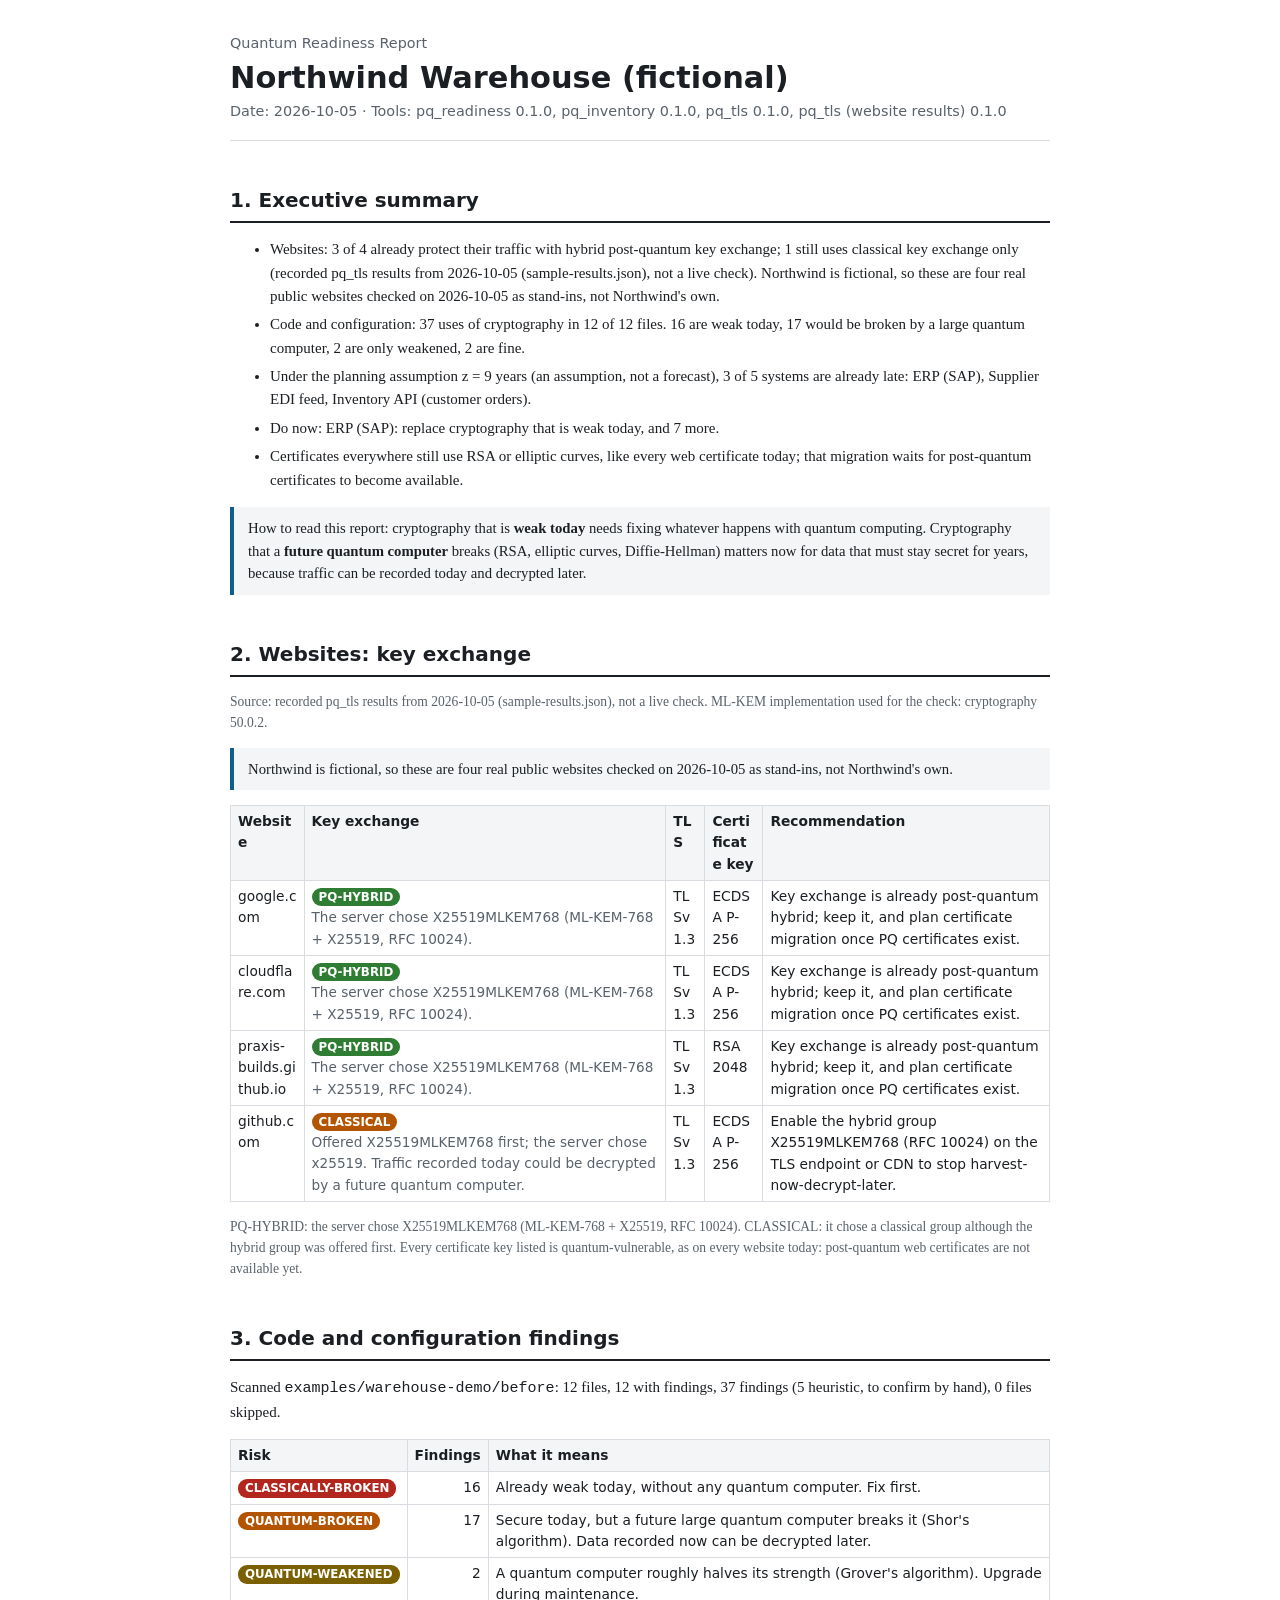
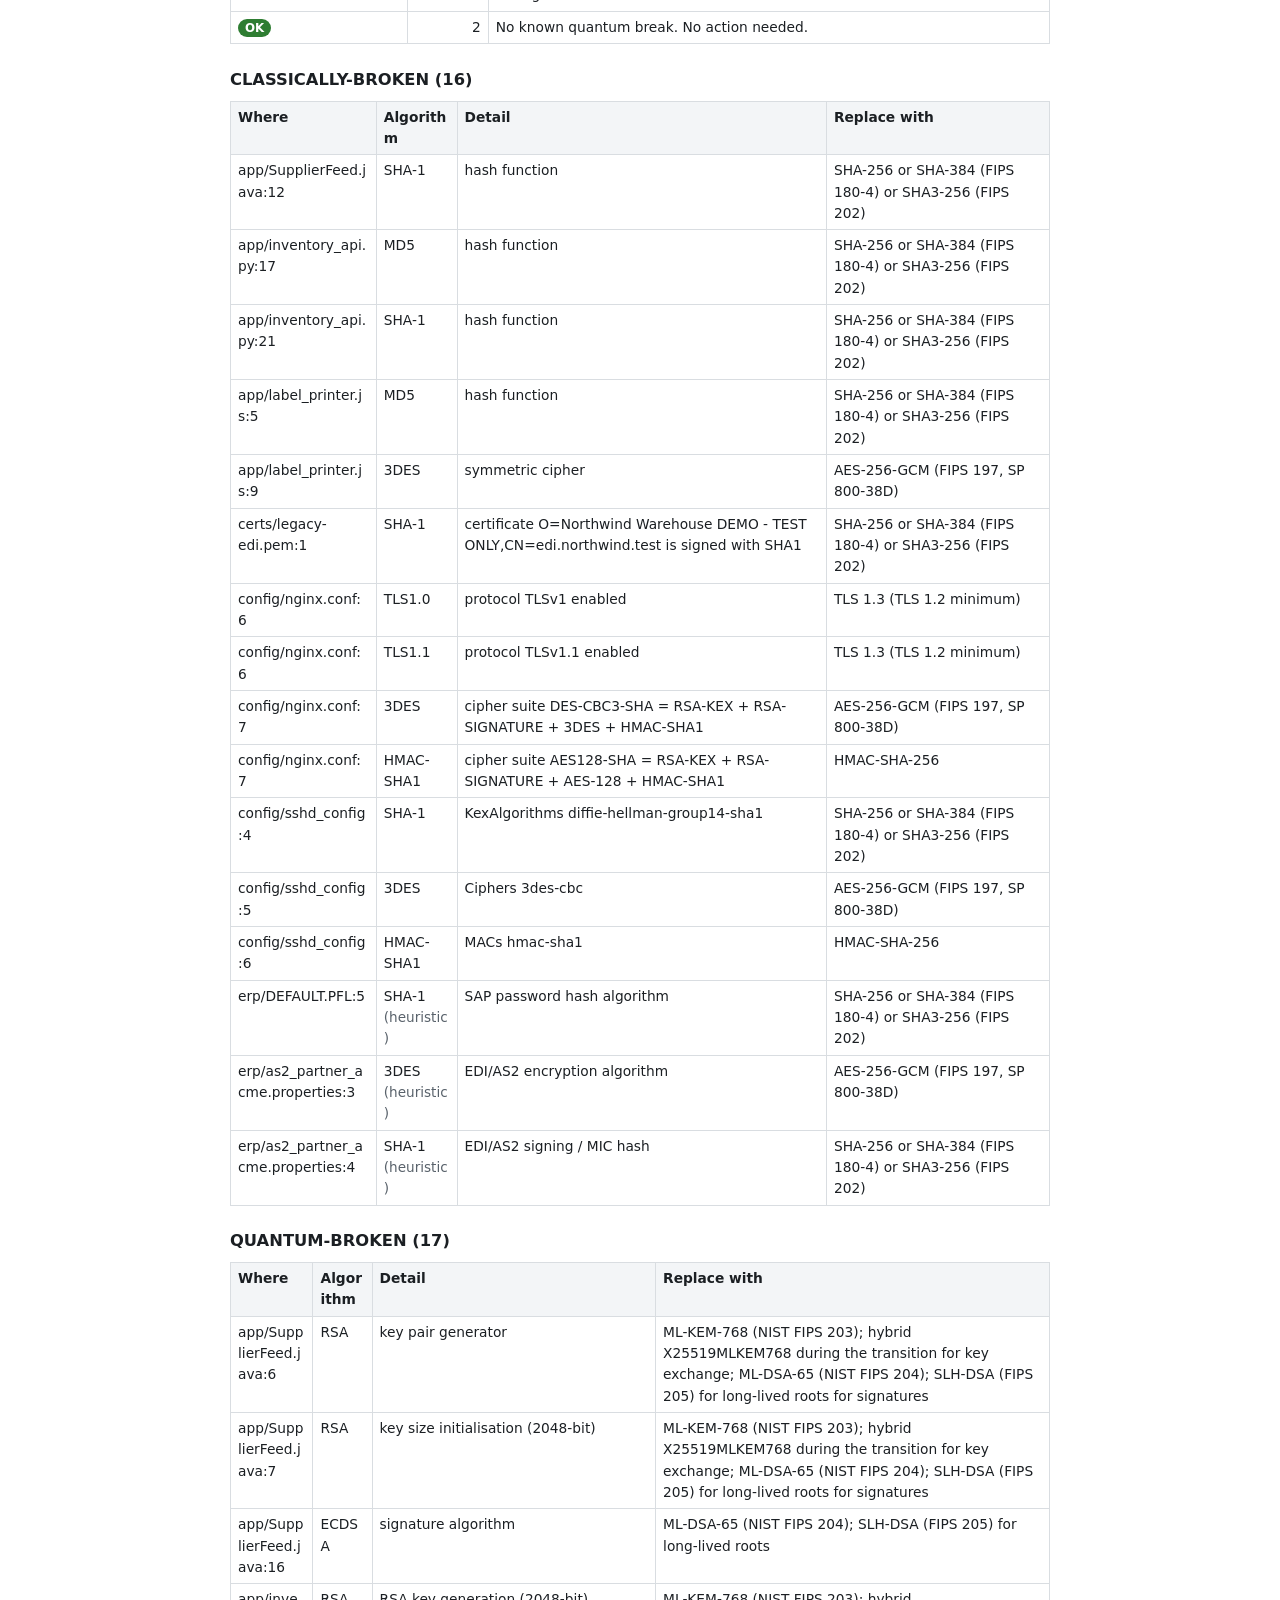
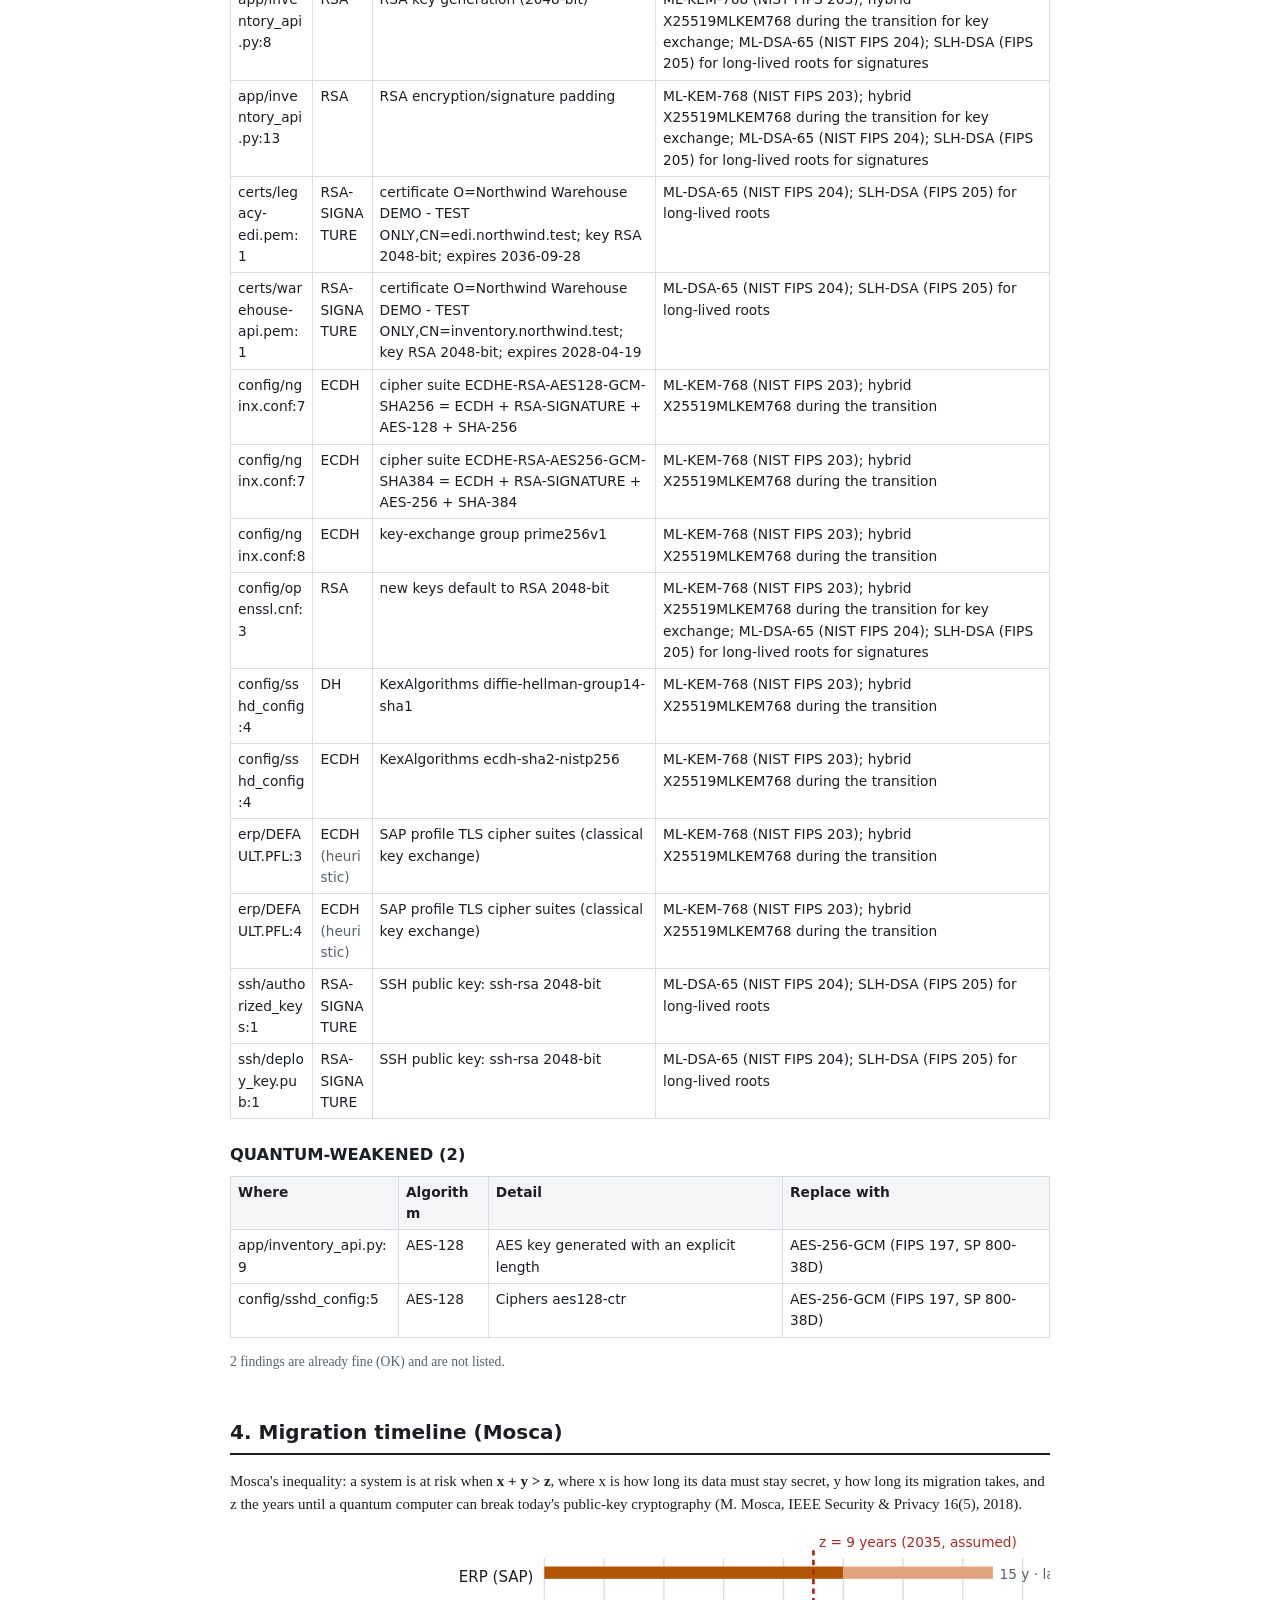
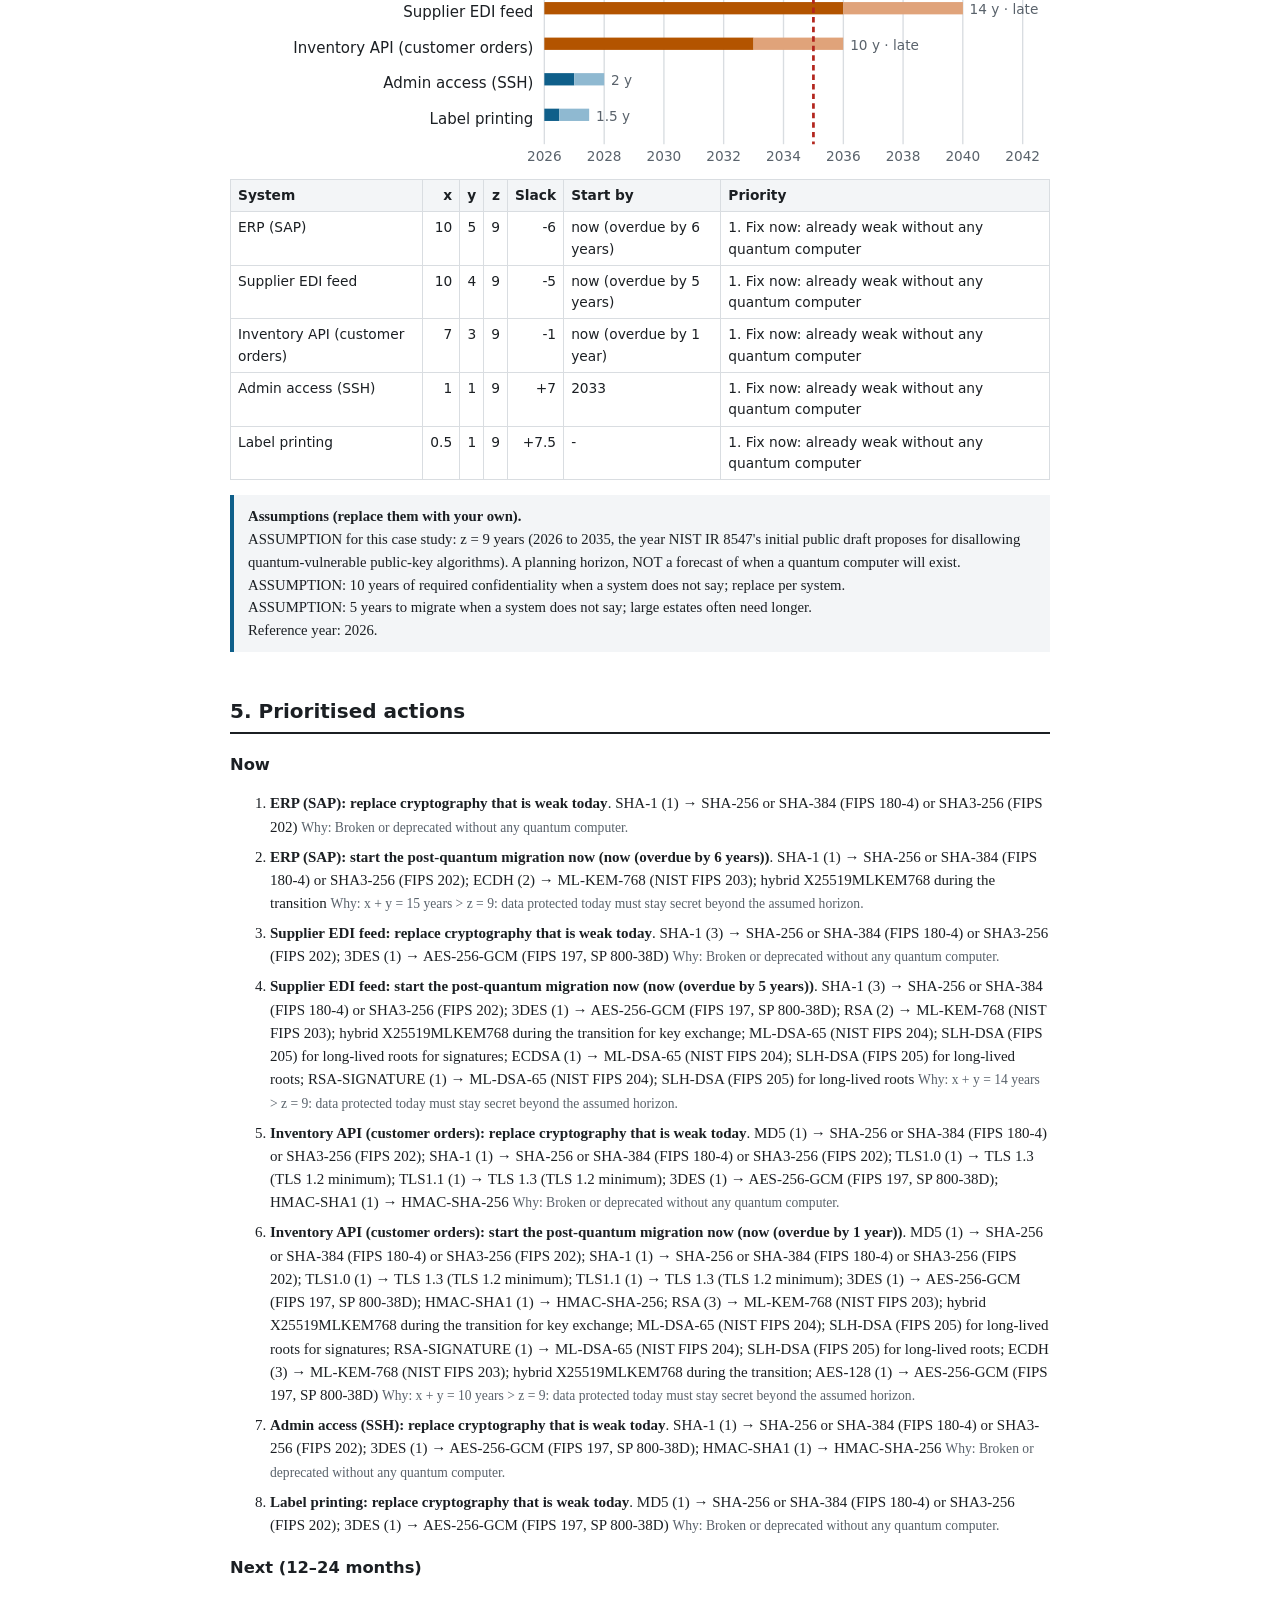
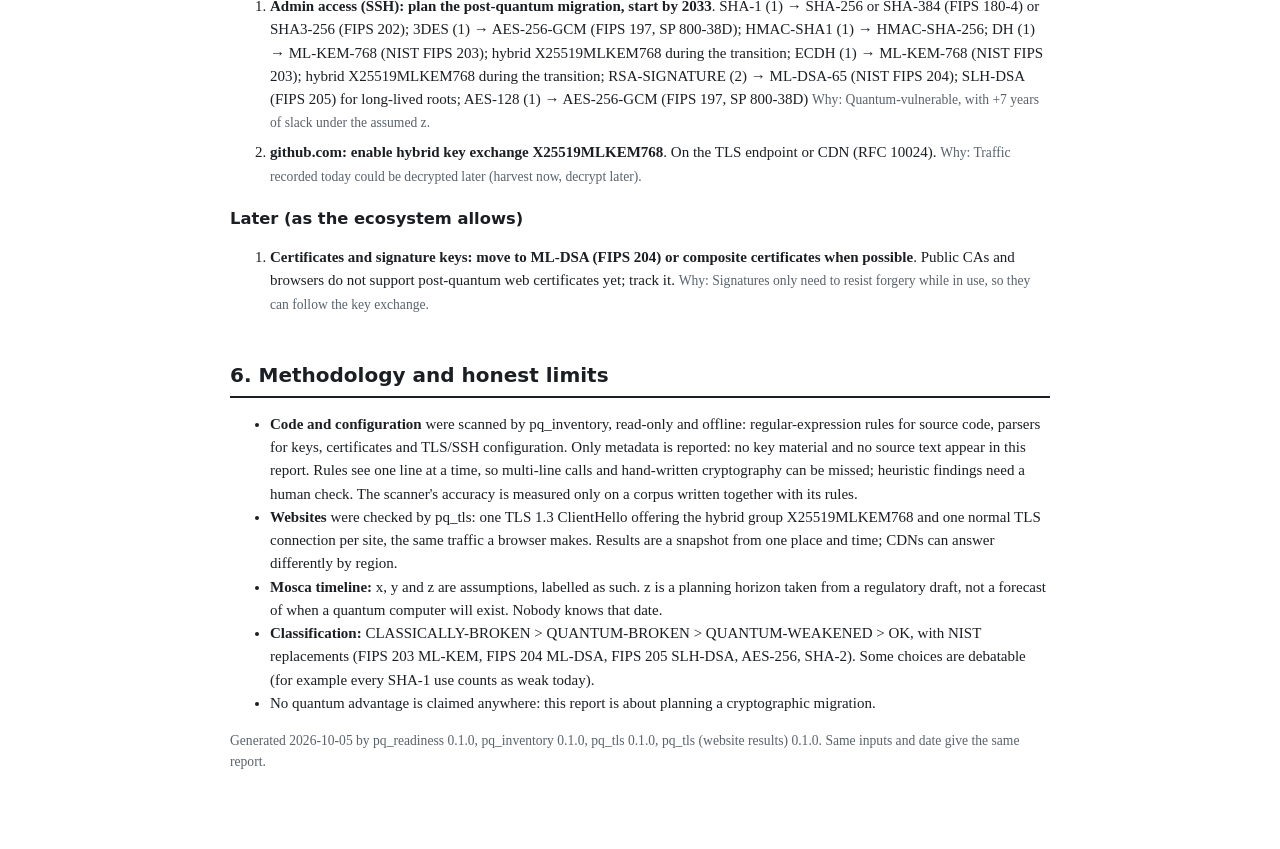
==== examples/readiness-demo/readiness-report.html @ eec17c9f "Add pq_readiness: a print-ready Quantum Readiness Report python -m pq_readiness report --client ... " ====
<!doctype html><html lang="en"><head><meta charset="utf-8"><meta name="viewport" content="width=device-width,initial-scale=1"><title>Quantum Readiness Report · Northwind Warehouse (fictional)</title><style>
:root{--ink:#1b1f23;--muted:#59626b;--line:#d9dde1;--soft:#f3f5f7;--accent:#0f5f8a}
*{box-sizing:border-box}
html{background:#fff}
body{margin:0;color:var(--ink);font:15px/1.55 Georgia,"Times New Roman",serif;background:#fff}
main{max-width:860px;margin:0 auto;padding:32px 20px 64px}
h1,h2,h3,.label,table,.pill,.meta{font-family:system-ui,-apple-system,"Segoe UI",Roboto,sans-serif}
h1{font-size:1.9rem;line-height:1.2;margin:.2em 0 .1em}
h2{font-size:1.25rem;margin:2.2em 0 .6em;padding-bottom:.25em;border-bottom:2px solid var(--ink)}
h3{font-size:1.02rem;margin:1.4em 0 .4em}
.meta{color:var(--muted);font-size:.9rem}
.cover{border-bottom:1px solid var(--line);padding-bottom:18px}
.summary li{margin:.35em 0}
table{width:100%;border-collapse:collapse;font-size:.86rem;margin:.6em 0 1em}
th,td{border:1px solid var(--line);padding:5px 7px;text-align:left;vertical-align:top;overflow-wrap:anywhere}
th{background:var(--soft)}
.num{text-align:right;white-space:nowrap}
.pill{display:inline-block;padding:0 7px;border-radius:9px;color:#fff;font-size:.74rem;font-weight:600;white-space:nowrap}
.note{background:var(--soft);border-left:4px solid var(--accent);padding:10px 14px;margin:1em 0;font-size:.92rem}
.actions h3{margin-top:1.1em}
.actions li{margin:.45em 0}
.small{font-size:.85rem;color:var(--muted)}
svg text{font-family:system-ui,-apple-system,"Segoe UI",Roboto,sans-serif}
@page{size:A4;margin:16mm 14mm}
@media print{
  main{max-width:none;padding:0}
  body{font-size:10.5pt}
  h2{break-after:avoid}
  h3{break-after:avoid}
  tr,li,.note,svg{break-inside:avoid}
  section{break-inside:auto}
  #findings,#method{break-before:page}
  .pill{color:#000!important;background:none!important;border:1px solid #000}
  th{background:none}
  a{color:inherit;text-decoration:none}
}
</style></head><body><main>
<section class="cover" id="cover"><div class="meta">Quantum Readiness Report</div><h1>Northwind Warehouse (fictional)</h1><div class="meta">Date: 2026-10-05 · Tools: pq_readiness 0.1.0, pq_inventory 0.1.0, pq_tls 0.1.0, pq_tls (website results) 0.1.0</div></section>
<section id="summary"><h2>1. Executive summary</h2><ul class="summary"><li>Websites: 3 of 4 already protect their traffic with hybrid post-quantum key exchange; 1 still uses classical key exchange only (recorded pq_tls results from 2026-10-05 (sample-results.json), not a live check). Northwind is fictional, so these are four real public websites checked on 2026-10-05 as stand-ins, not Northwind&#x27;s own.</li><li>Code and configuration: 37 uses of cryptography in 12 of 12 files. 16 are weak today, 17 would be broken by a large quantum computer, 2 are only weakened, 2 are fine.</li><li>Under the planning assumption z = 9 years (an assumption, not a forecast), 3 of 5 systems are already late: ERP (SAP), Supplier EDI feed, Inventory API (customer orders).</li><li>Do now: ERP (SAP): replace cryptography that is weak today, and 7 more.</li><li>Certificates everywhere still use RSA or elliptic curves, like every web certificate today; that migration waits for post-quantum certificates to become available.</li></ul><div class="note">How to read this report: cryptography that is <b>weak today</b> needs fixing whatever happens with quantum computing. Cryptography that a <b>future quantum computer</b> breaks (RSA, elliptic curves, Diffie-Hellman) matters now for data that must stay secret for years, because traffic can be recorded today and decrypted later.</div></section>
<section id="websites"><h2>2. Websites: key exchange</h2>
<p class="small">Source: recorded pq_tls results from 2026-10-05 (sample-results.json), not a live check. ML-KEM implementation used for the check: cryptography 50.0.2.</p>
<div class="note">Northwind is fictional, so these are four real public websites checked on 2026-10-05 as stand-ins, not Northwind&#x27;s own.</div>
<table><tr><th>Website</th><th>Key exchange</th><th>TLS</th><th>Certificate key</th><th>Recommendation</th></tr>
<tr><td>google.com</td><td><span class="pill" style="background:#2e7d32">PQ-HYBRID</span><div class=small>The server chose X25519MLKEM768 (ML-KEM-768 + X25519, RFC 10024).</div></td><td>TLSv1.3</td><td>ECDSA P-256</td><td>Key exchange is already post-quantum hybrid; keep it, and plan certificate migration once PQ certificates exist.</td></tr>
<tr><td>cloudflare.com</td><td><span class="pill" style="background:#2e7d32">PQ-HYBRID</span><div class=small>The server chose X25519MLKEM768 (ML-KEM-768 + X25519, RFC 10024).</div></td><td>TLSv1.3</td><td>ECDSA P-256</td><td>Key exchange is already post-quantum hybrid; keep it, and plan certificate migration once PQ certificates exist.</td></tr>
<tr><td>praxis-builds.github.io</td><td><span class="pill" style="background:#2e7d32">PQ-HYBRID</span><div class=small>The server chose X25519MLKEM768 (ML-KEM-768 + X25519, RFC 10024).</div></td><td>TLSv1.3</td><td>RSA 2048</td><td>Key exchange is already post-quantum hybrid; keep it, and plan certificate migration once PQ certificates exist.</td></tr>
<tr><td>github.com</td><td><span class="pill" style="background:#b35400">CLASSICAL</span><div class=small>Offered X25519MLKEM768 first; the server chose x25519. Traffic recorded today could be decrypted by a future quantum computer.</div></td><td>TLSv1.3</td><td>ECDSA P-256</td><td>Enable the hybrid group X25519MLKEM768 (RFC 10024) on the TLS endpoint or CDN to stop harvest-now-decrypt-later.</td></tr>
</table><p class=small>PQ-HYBRID: the server chose X25519MLKEM768 (ML-KEM-768 + X25519, RFC 10024). CLASSICAL: it chose a classical group although the hybrid group was offered first. Every certificate key listed is quantum-vulnerable, as on every website today: post-quantum web certificates are not available yet.</p>
</section>
<section id="findings"><h2>3. Code and configuration findings</h2>
<p>Scanned <code>examples/warehouse-demo/before</code>: 12 files, 12 with findings, 37 findings (5 heuristic, to confirm by hand), 0 files skipped.</p>
<table><tr><th>Risk</th><th class=num>Findings</th><th>What it means</th></tr>
<tr><td><span class="pill" style="background:#b3261e">CLASSICALLY-BROKEN</span></td><td class=num>16</td><td>Already weak today, without any quantum computer. Fix first.</td></tr>
<tr><td><span class="pill" style="background:#b35400">QUANTUM-BROKEN</span></td><td class=num>17</td><td>Secure today, but a future large quantum computer breaks it (Shor&#x27;s algorithm). Data recorded now can be decrypted later.</td></tr>
<tr><td><span class="pill" style="background:#7a6000">QUANTUM-WEAKENED</span></td><td class=num>2</td><td>A quantum computer roughly halves its strength (Grover&#x27;s algorithm). Upgrade during maintenance.</td></tr>
<tr><td><span class="pill" style="background:#2e7d32">OK</span></td><td class=num>2</td><td>No known quantum break. No action needed.</td></tr>
</table>
<h3>CLASSICALLY-BROKEN (16)</h3><table><tr><th>Where</th><th>Algorithm</th><th>Detail</th><th>Replace with</th></tr>
<tr><td>app/SupplierFeed.java:12</td><td>SHA-1</td><td>hash function</td><td>SHA-256 or SHA-384 (FIPS 180-4) or SHA3-256 (FIPS 202)</td></tr>
<tr><td>app/inventory_api.py:17</td><td>MD5</td><td>hash function</td><td>SHA-256 or SHA-384 (FIPS 180-4) or SHA3-256 (FIPS 202)</td></tr>
<tr><td>app/inventory_api.py:21</td><td>SHA-1</td><td>hash function</td><td>SHA-256 or SHA-384 (FIPS 180-4) or SHA3-256 (FIPS 202)</td></tr>
<tr><td>app/label_printer.js:5</td><td>MD5</td><td>hash function</td><td>SHA-256 or SHA-384 (FIPS 180-4) or SHA3-256 (FIPS 202)</td></tr>
<tr><td>app/label_printer.js:9</td><td>3DES</td><td>symmetric cipher</td><td>AES-256-GCM (FIPS 197, SP 800-38D)</td></tr>
<tr><td>certs/legacy-edi.pem:1</td><td>SHA-1</td><td>certificate O=Northwind Warehouse DEMO - TEST ONLY,CN=edi.northwind.test is signed with SHA1</td><td>SHA-256 or SHA-384 (FIPS 180-4) or SHA3-256 (FIPS 202)</td></tr>
<tr><td>config/nginx.conf:6</td><td>TLS1.0</td><td>protocol TLSv1 enabled</td><td>TLS 1.3 (TLS 1.2 minimum)</td></tr>
<tr><td>config/nginx.conf:6</td><td>TLS1.1</td><td>protocol TLSv1.1 enabled</td><td>TLS 1.3 (TLS 1.2 minimum)</td></tr>
<tr><td>config/nginx.conf:7</td><td>3DES</td><td>cipher suite DES-CBC3-SHA = RSA-KEX + RSA-SIGNATURE + 3DES + HMAC-SHA1</td><td>AES-256-GCM (FIPS 197, SP 800-38D)</td></tr>
<tr><td>config/nginx.conf:7</td><td>HMAC-SHA1</td><td>cipher suite AES128-SHA = RSA-KEX + RSA-SIGNATURE + AES-128 + HMAC-SHA1</td><td>HMAC-SHA-256</td></tr>
<tr><td>config/sshd_config:4</td><td>SHA-1</td><td>KexAlgorithms diffie-hellman-group14-sha1</td><td>SHA-256 or SHA-384 (FIPS 180-4) or SHA3-256 (FIPS 202)</td></tr>
<tr><td>config/sshd_config:5</td><td>3DES</td><td>Ciphers 3des-cbc</td><td>AES-256-GCM (FIPS 197, SP 800-38D)</td></tr>
<tr><td>config/sshd_config:6</td><td>HMAC-SHA1</td><td>MACs hmac-sha1</td><td>HMAC-SHA-256</td></tr>
<tr><td>erp/DEFAULT.PFL:5</td><td>SHA-1 <span class=small>(heuristic)</span></td><td>SAP password hash algorithm</td><td>SHA-256 or SHA-384 (FIPS 180-4) or SHA3-256 (FIPS 202)</td></tr>
<tr><td>erp/as2_partner_acme.properties:3</td><td>3DES <span class=small>(heuristic)</span></td><td>EDI/AS2 encryption algorithm</td><td>AES-256-GCM (FIPS 197, SP 800-38D)</td></tr>
<tr><td>erp/as2_partner_acme.properties:4</td><td>SHA-1 <span class=small>(heuristic)</span></td><td>EDI/AS2 signing / MIC hash</td><td>SHA-256 or SHA-384 (FIPS 180-4) or SHA3-256 (FIPS 202)</td></tr>
</table>
<h3>QUANTUM-BROKEN (17)</h3><table><tr><th>Where</th><th>Algorithm</th><th>Detail</th><th>Replace with</th></tr>
<tr><td>app/SupplierFeed.java:6</td><td>RSA</td><td>key pair generator</td><td>ML-KEM-768 (NIST FIPS 203); hybrid X25519MLKEM768 during the transition for key exchange; ML-DSA-65 (NIST FIPS 204); SLH-DSA (FIPS 205) for long-lived roots for signatures</td></tr>
<tr><td>app/SupplierFeed.java:7</td><td>RSA</td><td>key size initialisation (2048-bit)</td><td>ML-KEM-768 (NIST FIPS 203); hybrid X25519MLKEM768 during the transition for key exchange; ML-DSA-65 (NIST FIPS 204); SLH-DSA (FIPS 205) for long-lived roots for signatures</td></tr>
<tr><td>app/SupplierFeed.java:16</td><td>ECDSA</td><td>signature algorithm</td><td>ML-DSA-65 (NIST FIPS 204); SLH-DSA (FIPS 205) for long-lived roots</td></tr>
<tr><td>app/inventory_api.py:8</td><td>RSA</td><td>RSA key generation (2048-bit)</td><td>ML-KEM-768 (NIST FIPS 203); hybrid X25519MLKEM768 during the transition for key exchange; ML-DSA-65 (NIST FIPS 204); SLH-DSA (FIPS 205) for long-lived roots for signatures</td></tr>
<tr><td>app/inventory_api.py:13</td><td>RSA</td><td>RSA encryption/signature padding</td><td>ML-KEM-768 (NIST FIPS 203); hybrid X25519MLKEM768 during the transition for key exchange; ML-DSA-65 (NIST FIPS 204); SLH-DSA (FIPS 205) for long-lived roots for signatures</td></tr>
<tr><td>certs/legacy-edi.pem:1</td><td>RSA-SIGNATURE</td><td>certificate O=Northwind Warehouse DEMO - TEST ONLY,CN=edi.northwind.test; key RSA 2048-bit; expires 2036-09-28</td><td>ML-DSA-65 (NIST FIPS 204); SLH-DSA (FIPS 205) for long-lived roots</td></tr>
<tr><td>certs/warehouse-api.pem:1</td><td>RSA-SIGNATURE</td><td>certificate O=Northwind Warehouse DEMO - TEST ONLY,CN=inventory.northwind.test; key RSA 2048-bit; expires 2028-04-19</td><td>ML-DSA-65 (NIST FIPS 204); SLH-DSA (FIPS 205) for long-lived roots</td></tr>
<tr><td>config/nginx.conf:7</td><td>ECDH</td><td>cipher suite ECDHE-RSA-AES128-GCM-SHA256 = ECDH + RSA-SIGNATURE + AES-128 + SHA-256</td><td>ML-KEM-768 (NIST FIPS 203); hybrid X25519MLKEM768 during the transition</td></tr>
<tr><td>config/nginx.conf:7</td><td>ECDH</td><td>cipher suite ECDHE-RSA-AES256-GCM-SHA384 = ECDH + RSA-SIGNATURE + AES-256 + SHA-384</td><td>ML-KEM-768 (NIST FIPS 203); hybrid X25519MLKEM768 during the transition</td></tr>
<tr><td>config/nginx.conf:8</td><td>ECDH</td><td>key-exchange group prime256v1</td><td>ML-KEM-768 (NIST FIPS 203); hybrid X25519MLKEM768 during the transition</td></tr>
<tr><td>config/openssl.cnf:3</td><td>RSA</td><td>new keys default to RSA 2048-bit</td><td>ML-KEM-768 (NIST FIPS 203); hybrid X25519MLKEM768 during the transition for key exchange; ML-DSA-65 (NIST FIPS 204); SLH-DSA (FIPS 205) for long-lived roots for signatures</td></tr>
<tr><td>config/sshd_config:4</td><td>DH</td><td>KexAlgorithms diffie-hellman-group14-sha1</td><td>ML-KEM-768 (NIST FIPS 203); hybrid X25519MLKEM768 during the transition</td></tr>
<tr><td>config/sshd_config:4</td><td>ECDH</td><td>KexAlgorithms ecdh-sha2-nistp256</td><td>ML-KEM-768 (NIST FIPS 203); hybrid X25519MLKEM768 during the transition</td></tr>
<tr><td>erp/DEFAULT.PFL:3</td><td>ECDH <span class=small>(heuristic)</span></td><td>SAP profile TLS cipher suites (classical key exchange)</td><td>ML-KEM-768 (NIST FIPS 203); hybrid X25519MLKEM768 during the transition</td></tr>
<tr><td>erp/DEFAULT.PFL:4</td><td>ECDH <span class=small>(heuristic)</span></td><td>SAP profile TLS cipher suites (classical key exchange)</td><td>ML-KEM-768 (NIST FIPS 203); hybrid X25519MLKEM768 during the transition</td></tr>
<tr><td>ssh/authorized_keys:1</td><td>RSA-SIGNATURE</td><td>SSH public key: ssh-rsa 2048-bit</td><td>ML-DSA-65 (NIST FIPS 204); SLH-DSA (FIPS 205) for long-lived roots</td></tr>
<tr><td>ssh/deploy_key.pub:1</td><td>RSA-SIGNATURE</td><td>SSH public key: ssh-rsa 2048-bit</td><td>ML-DSA-65 (NIST FIPS 204); SLH-DSA (FIPS 205) for long-lived roots</td></tr>
</table>
<h3>QUANTUM-WEAKENED (2)</h3><table><tr><th>Where</th><th>Algorithm</th><th>Detail</th><th>Replace with</th></tr>
<tr><td>app/inventory_api.py:9</td><td>AES-128</td><td>AES key generated with an explicit length</td><td>AES-256-GCM (FIPS 197, SP 800-38D)</td></tr>
<tr><td>config/sshd_config:5</td><td>AES-128</td><td>Ciphers aes128-ctr</td><td>AES-256-GCM (FIPS 197, SP 800-38D)</td></tr>
</table>
<p class=small>2 findings are already fine (OK) and are not listed.</p>
</section>
<section id="timeline"><h2>4. Migration timeline (Mosca)</h2>
<p>Mosca's inequality: a system is at risk when <b>x + y &gt; z</b>, where x is how long its data must stay secret, y how long its migration takes, and z the years until a quantum computer can break today's public-key cryptography (M. Mosca, IEEE Security &amp; Privacy 16(5), 2018).</p>
<svg viewBox="0 0 600 170" width="100%" role="img" aria-label="Mosca timeline: x + y per system against z = 9 years"><line x1="230.0" y1="20" x2="230.0" y2="156" stroke="#d9dde1"/><text x="230.0" y="168" font-size="10" text-anchor="middle" fill="#59626b">2026</text><line x1="273.8" y1="20" x2="273.8" y2="156" stroke="#d9dde1"/><text x="273.8" y="168" font-size="10" text-anchor="middle" fill="#59626b">2028</text><line x1="317.5" y1="20" x2="317.5" y2="156" stroke="#d9dde1"/><text x="317.5" y="168" font-size="10" text-anchor="middle" fill="#59626b">2030</text><line x1="361.2" y1="20" x2="361.2" y2="156" stroke="#d9dde1"/><text x="361.2" y="168" font-size="10" text-anchor="middle" fill="#59626b">2032</text><line x1="405.0" y1="20" x2="405.0" y2="156" stroke="#d9dde1"/><text x="405.0" y="168" font-size="10" text-anchor="middle" fill="#59626b">2034</text><line x1="448.8" y1="20" x2="448.8" y2="156" stroke="#d9dde1"/><text x="448.8" y="168" font-size="10" text-anchor="middle" fill="#59626b">2036</text><line x1="492.5" y1="20" x2="492.5" y2="156" stroke="#d9dde1"/><text x="492.5" y="168" font-size="10" text-anchor="middle" fill="#59626b">2038</text><line x1="536.2" y1="20" x2="536.2" y2="156" stroke="#d9dde1"/><text x="536.2" y="168" font-size="10" text-anchor="middle" fill="#59626b">2040</text><line x1="580.0" y1="20" x2="580.0" y2="156" stroke="#d9dde1"/><text x="580.0" y="168" font-size="10" text-anchor="middle" fill="#59626b">2042</text><text x="222" y="37" font-size="11" text-anchor="end" fill="#1b1f23">ERP (SAP)</text><rect x="230" y="26" width="218.8" height="9" fill="#b35400"/><rect x="448.8" y="26" width="109.4" height="9" fill="#e0a37a"/><text x="563.1" y="35" font-size="10" fill="#59626b">15 y · late</text><text x="222" y="63" font-size="11" text-anchor="end" fill="#1b1f23">Supplier EDI feed</text><rect x="230" y="52" width="218.8" height="9" fill="#b35400"/><rect x="448.8" y="52" width="87.5" height="9" fill="#e0a37a"/><text x="541.2" y="61" font-size="10" fill="#59626b">14 y · late</text><text x="222" y="89" font-size="11" text-anchor="end" fill="#1b1f23">Inventory API (customer orders)</text><rect x="230" y="78" width="153.1" height="9" fill="#b35400"/><rect x="383.1" y="78" width="65.6" height="9" fill="#e0a37a"/><text x="453.8" y="87" font-size="10" fill="#59626b">10 y · late</text><text x="222" y="115" font-size="11" text-anchor="end" fill="#1b1f23">Admin access (SSH)</text><rect x="230" y="104" width="21.9" height="9" fill="#0f5f8a"/><rect x="251.9" y="104" width="21.9" height="9" fill="#8fb9d1"/><text x="278.8" y="113" font-size="10" fill="#59626b">2 y</text><text x="222" y="141" font-size="11" text-anchor="end" fill="#1b1f23">Label printing</text><rect x="230" y="130" width="10.9" height="9" fill="#0f5f8a"/><rect x="240.9" y="130" width="21.9" height="9" fill="#8fb9d1"/><text x="267.8" y="139" font-size="10" fill="#59626b">1.5 y</text><line x1="426.9" y1="14" x2="426.9" y2="156" stroke="#b3261e" stroke-width="2" stroke-dasharray="4 3"/><text x="430.9" y="12" font-size="10" fill="#b3261e">z = 9 years (2035, assumed)</text></svg>
<table><tr><th>System</th><th class=num>x</th><th class=num>y</th><th class=num>z</th><th class=num>Slack</th><th>Start by</th><th>Priority</th></tr>
<tr><td>ERP (SAP)</td><td class=num>10</td><td class=num>5</td><td class=num>9</td><td class=num>-6</td><td>now (overdue by 6 years)</td><td>1. Fix now: already weak without any quantum computer</td></tr>
<tr><td>Supplier EDI feed</td><td class=num>10</td><td class=num>4</td><td class=num>9</td><td class=num>-5</td><td>now (overdue by 5 years)</td><td>1. Fix now: already weak without any quantum computer</td></tr>
<tr><td>Inventory API (customer orders)</td><td class=num>7</td><td class=num>3</td><td class=num>9</td><td class=num>-1</td><td>now (overdue by 1 year)</td><td>1. Fix now: already weak without any quantum computer</td></tr>
<tr><td>Admin access (SSH)</td><td class=num>1</td><td class=num>1</td><td class=num>9</td><td class=num>+7</td><td>2033</td><td>1. Fix now: already weak without any quantum computer</td></tr>
<tr><td>Label printing</td><td class=num>0.5</td><td class=num>1</td><td class=num>9</td><td class=num>+7.5</td><td>-</td><td>1. Fix now: already weak without any quantum computer</td></tr>
</table>
<div class="note"><b>Assumptions (replace them with your own).</b><br>ASSUMPTION for this case study: z = 9 years (2026 to 2035, the year NIST IR 8547&#x27;s initial public draft proposes for disallowing quantum-vulnerable public-key algorithms). A planning horizon, NOT a forecast of when a quantum computer will exist.<br>ASSUMPTION: 10 years of required confidentiality when a system does not say; replace per system.<br>ASSUMPTION: 5 years to migrate when a system does not say; large estates often need longer.<br>Reference year: 2026.</div>
</section>
<section id="actions" class="actions"><h2>5. Prioritised actions</h2>
<h3>Now</h3>
<ol><li><b>ERP (SAP): replace cryptography that is weak today</b>. SHA-1 (1) → SHA-256 or SHA-384 (FIPS 180-4) or SHA3-256 (FIPS 202) <span class=small>Why: Broken or deprecated without any quantum computer.</span></li><li><b>ERP (SAP): start the post-quantum migration now (now (overdue by 6 years))</b>. SHA-1 (1) → SHA-256 or SHA-384 (FIPS 180-4) or SHA3-256 (FIPS 202); ECDH (2) → ML-KEM-768 (NIST FIPS 203); hybrid X25519MLKEM768 during the transition <span class=small>Why: x + y = 15 years &gt; z = 9: data protected today must stay secret beyond the assumed horizon.</span></li><li><b>Supplier EDI feed: replace cryptography that is weak today</b>. SHA-1 (3) → SHA-256 or SHA-384 (FIPS 180-4) or SHA3-256 (FIPS 202); 3DES (1) → AES-256-GCM (FIPS 197, SP 800-38D) <span class=small>Why: Broken or deprecated without any quantum computer.</span></li><li><b>Supplier EDI feed: start the post-quantum migration now (now (overdue by 5 years))</b>. SHA-1 (3) → SHA-256 or SHA-384 (FIPS 180-4) or SHA3-256 (FIPS 202); 3DES (1) → AES-256-GCM (FIPS 197, SP 800-38D); RSA (2) → ML-KEM-768 (NIST FIPS 203); hybrid X25519MLKEM768 during the transition for key exchange; ML-DSA-65 (NIST FIPS 204); SLH-DSA (FIPS 205) for long-lived roots for signatures; ECDSA (1) → ML-DSA-65 (NIST FIPS 204); SLH-DSA (FIPS 205) for long-lived roots; RSA-SIGNATURE (1) → ML-DSA-65 (NIST FIPS 204); SLH-DSA (FIPS 205) for long-lived roots <span class=small>Why: x + y = 14 years &gt; z = 9: data protected today must stay secret beyond the assumed horizon.</span></li><li><b>Inventory API (customer orders): replace cryptography that is weak today</b>. MD5 (1) → SHA-256 or SHA-384 (FIPS 180-4) or SHA3-256 (FIPS 202); SHA-1 (1) → SHA-256 or SHA-384 (FIPS 180-4) or SHA3-256 (FIPS 202); TLS1.0 (1) → TLS 1.3 (TLS 1.2 minimum); TLS1.1 (1) → TLS 1.3 (TLS 1.2 minimum); 3DES (1) → AES-256-GCM (FIPS 197, SP 800-38D); HMAC-SHA1 (1) → HMAC-SHA-256 <span class=small>Why: Broken or deprecated without any quantum computer.</span></li><li><b>Inventory API (customer orders): start the post-quantum migration now (now (overdue by 1 year))</b>. MD5 (1) → SHA-256 or SHA-384 (FIPS 180-4) or SHA3-256 (FIPS 202); SHA-1 (1) → SHA-256 or SHA-384 (FIPS 180-4) or SHA3-256 (FIPS 202); TLS1.0 (1) → TLS 1.3 (TLS 1.2 minimum); TLS1.1 (1) → TLS 1.3 (TLS 1.2 minimum); 3DES (1) → AES-256-GCM (FIPS 197, SP 800-38D); HMAC-SHA1 (1) → HMAC-SHA-256; RSA (3) → ML-KEM-768 (NIST FIPS 203); hybrid X25519MLKEM768 during the transition for key exchange; ML-DSA-65 (NIST FIPS 204); SLH-DSA (FIPS 205) for long-lived roots for signatures; RSA-SIGNATURE (1) → ML-DSA-65 (NIST FIPS 204); SLH-DSA (FIPS 205) for long-lived roots; ECDH (3) → ML-KEM-768 (NIST FIPS 203); hybrid X25519MLKEM768 during the transition; AES-128 (1) → AES-256-GCM (FIPS 197, SP 800-38D) <span class=small>Why: x + y = 10 years &gt; z = 9: data protected today must stay secret beyond the assumed horizon.</span></li><li><b>Admin access (SSH): replace cryptography that is weak today</b>. SHA-1 (1) → SHA-256 or SHA-384 (FIPS 180-4) or SHA3-256 (FIPS 202); 3DES (1) → AES-256-GCM (FIPS 197, SP 800-38D); HMAC-SHA1 (1) → HMAC-SHA-256 <span class=small>Why: Broken or deprecated without any quantum computer.</span></li><li><b>Label printing: replace cryptography that is weak today</b>. MD5 (1) → SHA-256 or SHA-384 (FIPS 180-4) or SHA3-256 (FIPS 202); 3DES (1) → AES-256-GCM (FIPS 197, SP 800-38D) <span class=small>Why: Broken or deprecated without any quantum computer.</span></li></ol>
<h3>Next (12–24 months)</h3>
<ol><li><b>Admin access (SSH): plan the post-quantum migration, start by 2033</b>. SHA-1 (1) → SHA-256 or SHA-384 (FIPS 180-4) or SHA3-256 (FIPS 202); 3DES (1) → AES-256-GCM (FIPS 197, SP 800-38D); HMAC-SHA1 (1) → HMAC-SHA-256; DH (1) → ML-KEM-768 (NIST FIPS 203); hybrid X25519MLKEM768 during the transition; ECDH (1) → ML-KEM-768 (NIST FIPS 203); hybrid X25519MLKEM768 during the transition; RSA-SIGNATURE (2) → ML-DSA-65 (NIST FIPS 204); SLH-DSA (FIPS 205) for long-lived roots; AES-128 (1) → AES-256-GCM (FIPS 197, SP 800-38D) <span class=small>Why: Quantum-vulnerable, with +7 years of slack under the assumed z.</span></li><li><b>github.com: enable hybrid key exchange X25519MLKEM768</b>. On the TLS endpoint or CDN (RFC 10024). <span class=small>Why: Traffic recorded today could be decrypted later (harvest now, decrypt later).</span></li></ol>
<h3>Later (as the ecosystem allows)</h3>
<ol><li><b>Certificates and signature keys: move to ML-DSA (FIPS 204) or composite certificates when possible</b>. Public CAs and browsers do not support post-quantum web certificates yet; track it. <span class=small>Why: Signatures only need to resist forgery while in use, so they can follow the key exchange.</span></li></ol>
</section>
<section id="method"><h2>6. Methodology and honest limits</h2><ul><li><b>Code and configuration</b> were scanned by pq_inventory, read-only and offline: regular-expression rules for source code, parsers for keys, certificates and TLS/SSH configuration. Only metadata is reported: no key material and no source text appear in this report. Rules see one line at a time, so multi-line calls and hand-written cryptography can be missed; heuristic findings need a human check. The scanner's accuracy is measured only on a corpus written together with its rules.</li><li><b>Websites</b> were checked by pq_tls: one TLS 1.3 ClientHello offering the hybrid group X25519MLKEM768 and one normal TLS connection per site, the same traffic a browser makes. Results are a snapshot from one place and time; CDNs can answer differently by region.</li><li><b>Mosca timeline:</b> x, y and z are assumptions, labelled as such. z is a planning horizon taken from a regulatory draft, not a forecast of when a quantum computer will exist. Nobody knows that date.</li><li><b>Classification:</b> CLASSICALLY-BROKEN &gt; QUANTUM-BROKEN &gt; QUANTUM-WEAKENED &gt; OK, with NIST replacements (FIPS 203 ML-KEM, FIPS 204 ML-DSA, FIPS 205 SLH-DSA, AES-256, SHA-2). Some choices are debatable (for example every SHA-1 use counts as weak today).</li><li>No quantum advantage is claimed anywhere: this report is about planning a cryptographic migration.</li></ul><p class="small" id="versions">Generated 2026-10-05 by pq_readiness 0.1.0, pq_inventory 0.1.0, pq_tls 0.1.0, pq_tls (website results) 0.1.0. Same inputs and date give the same report.</p></section>
</main></body></html>
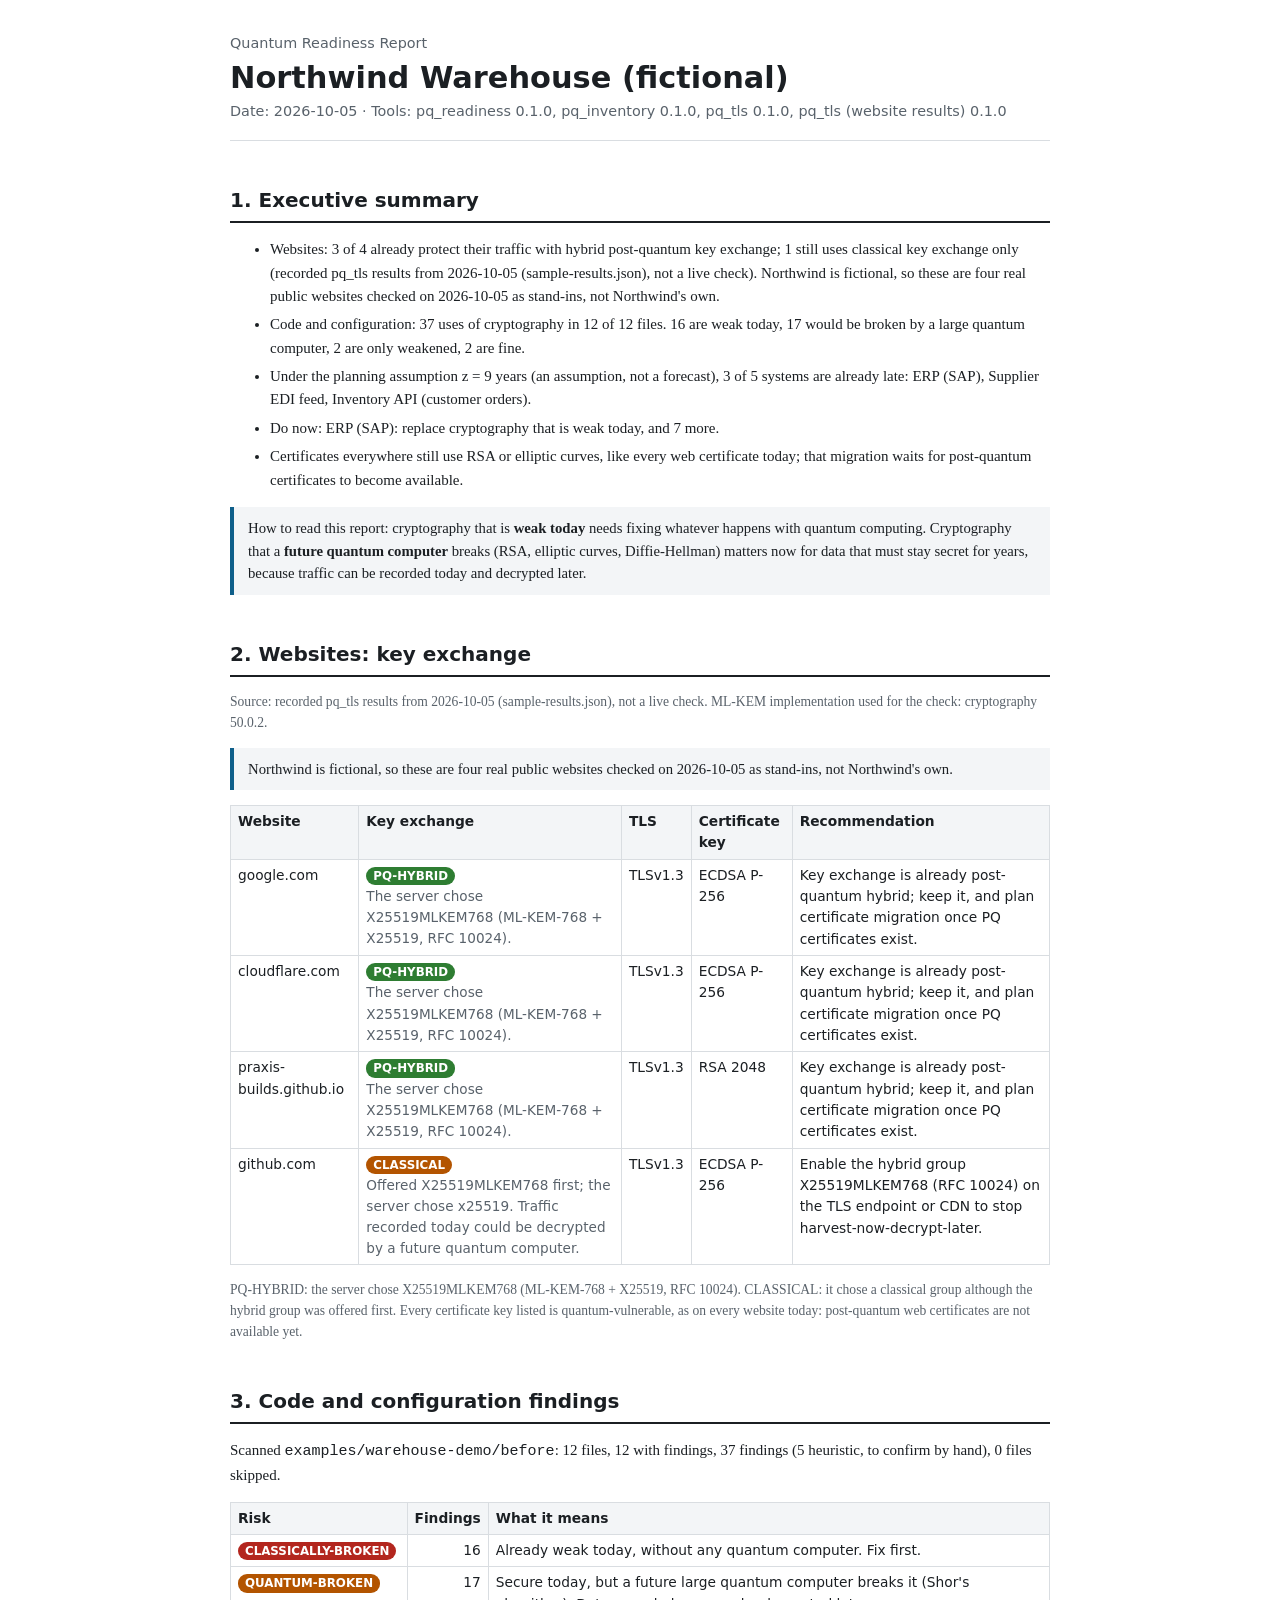
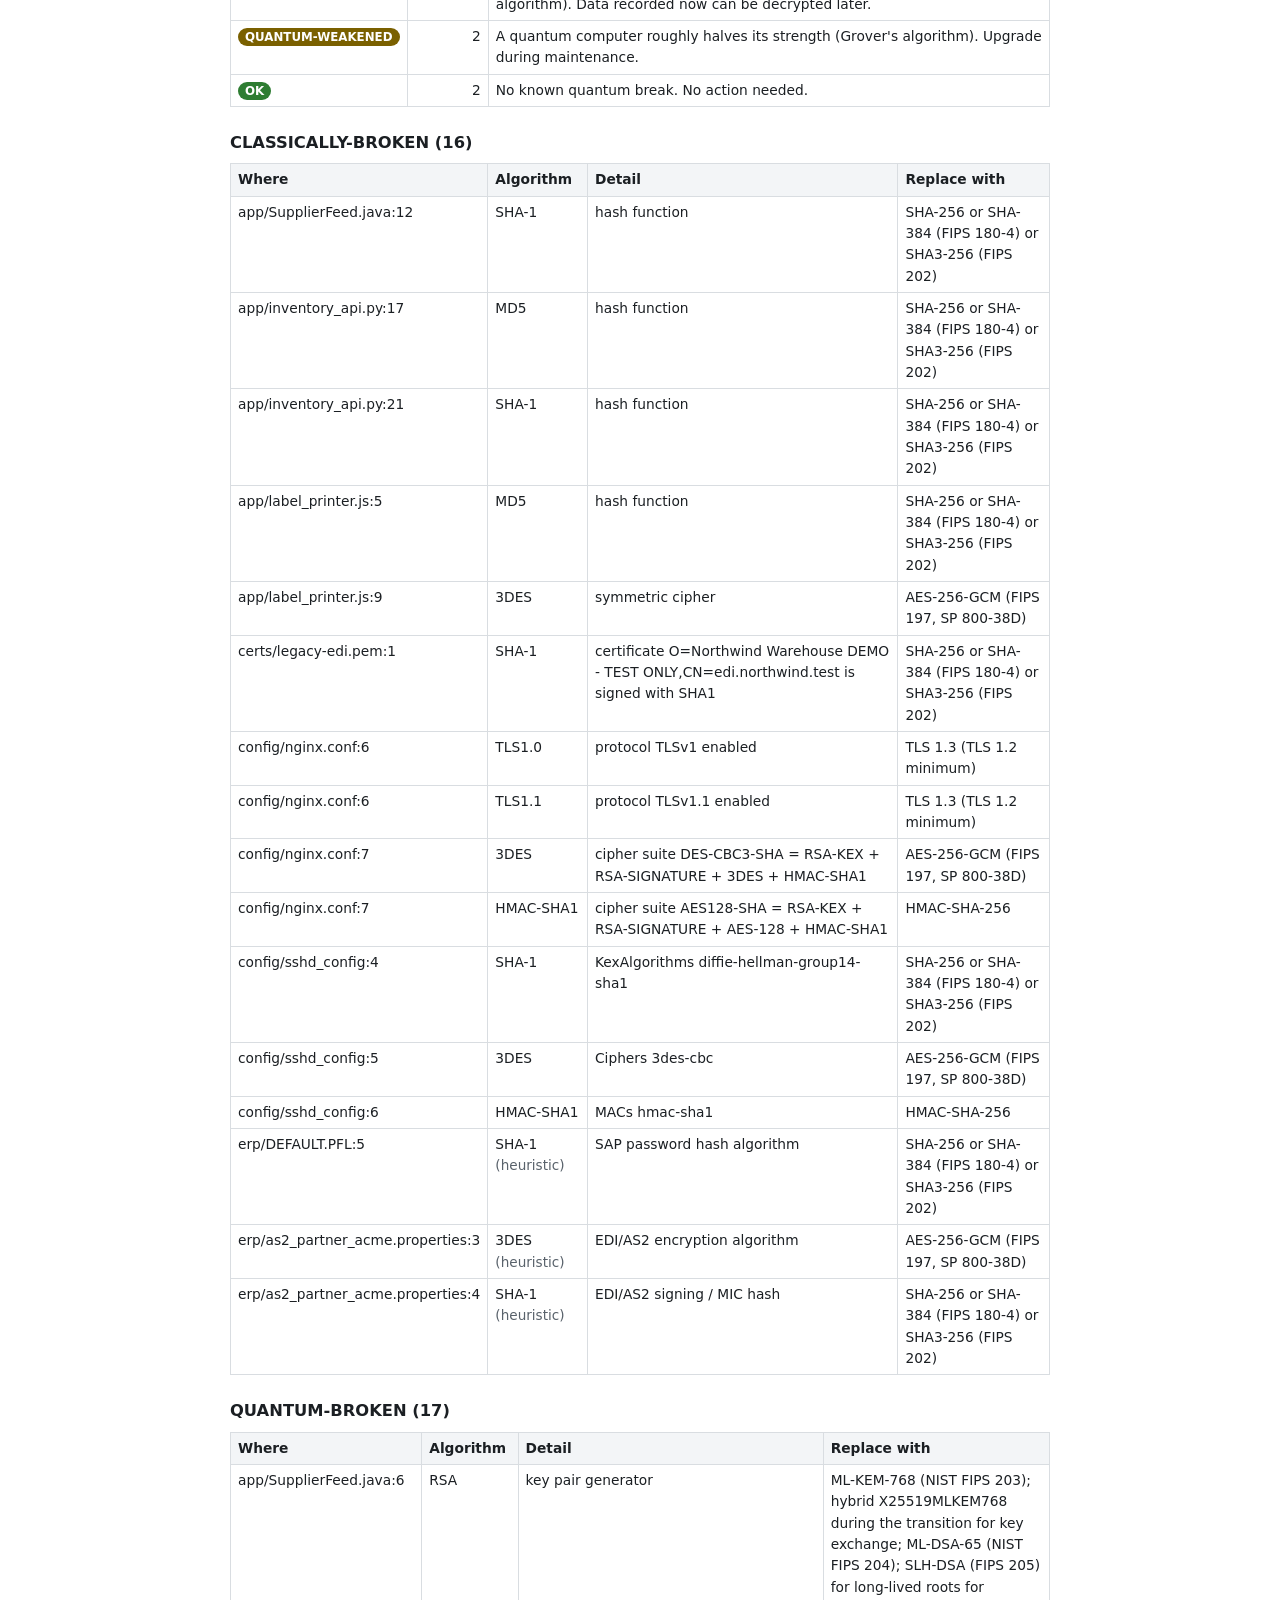
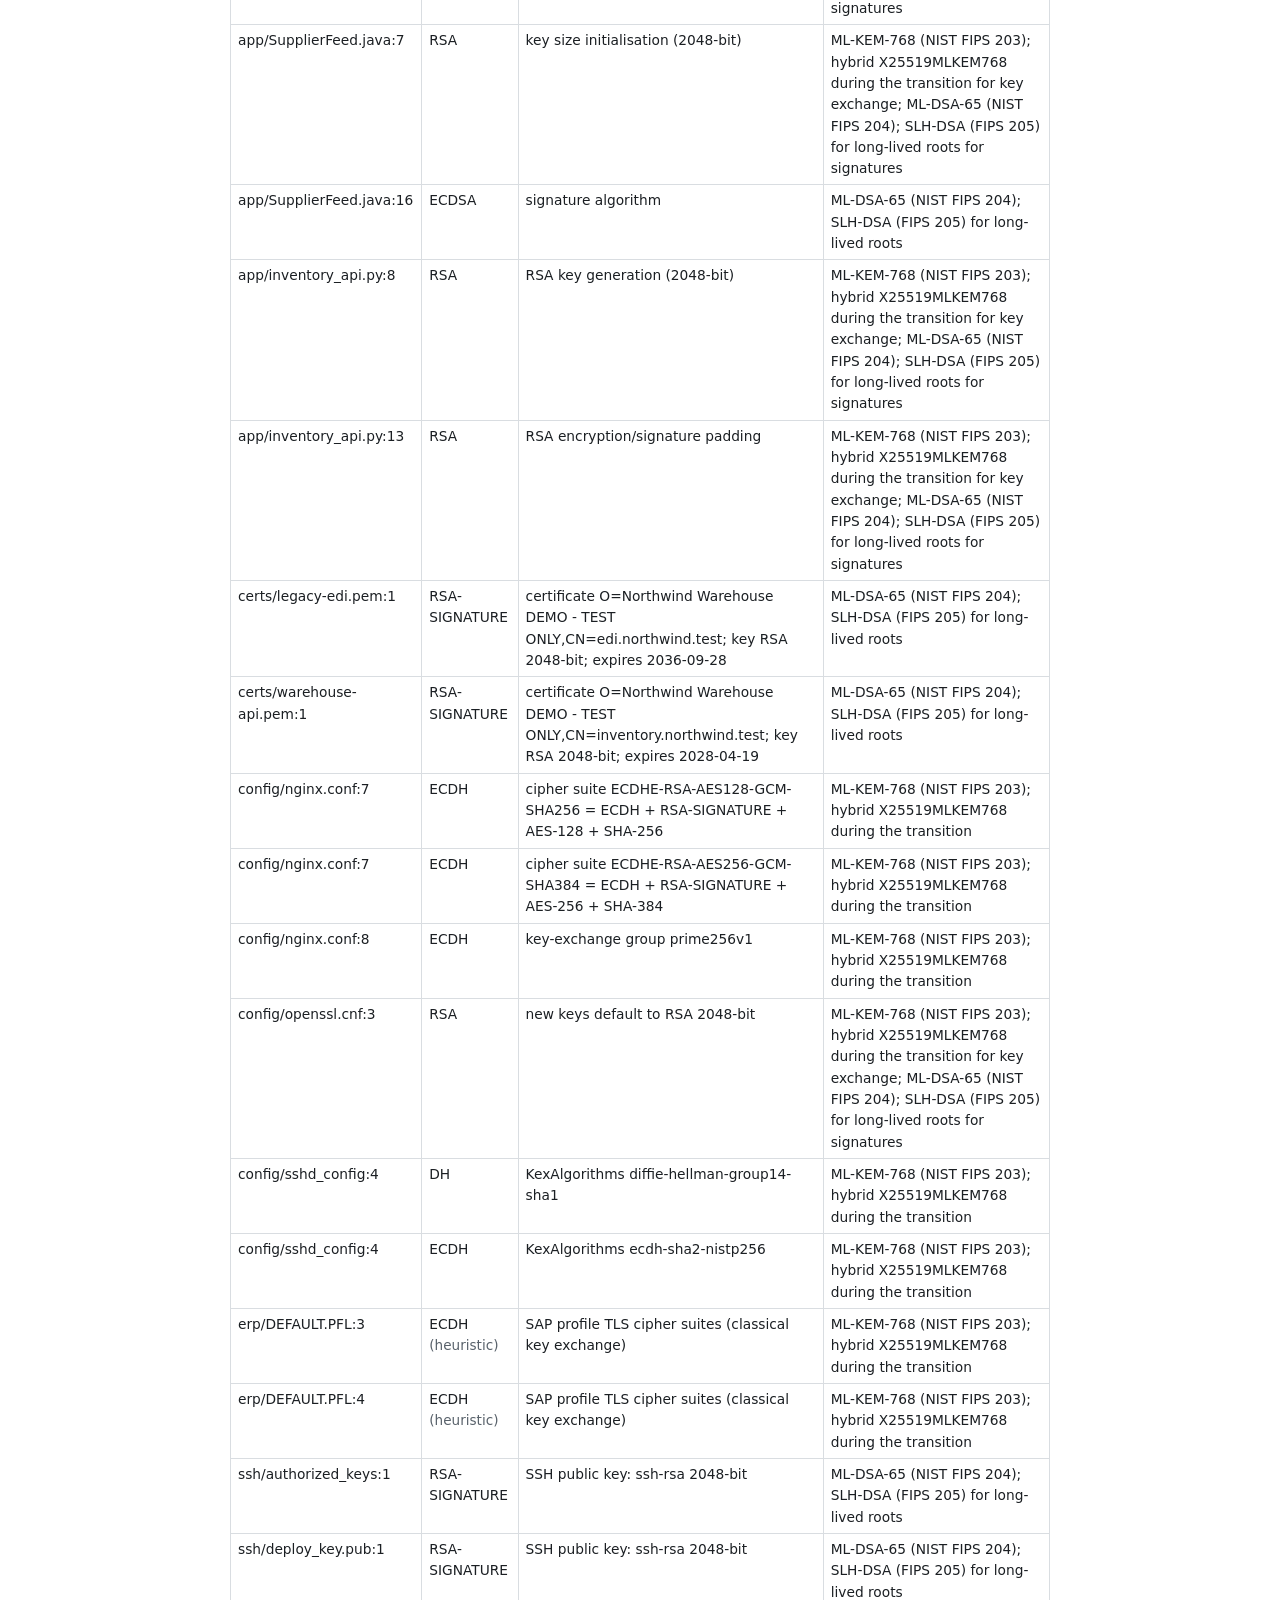
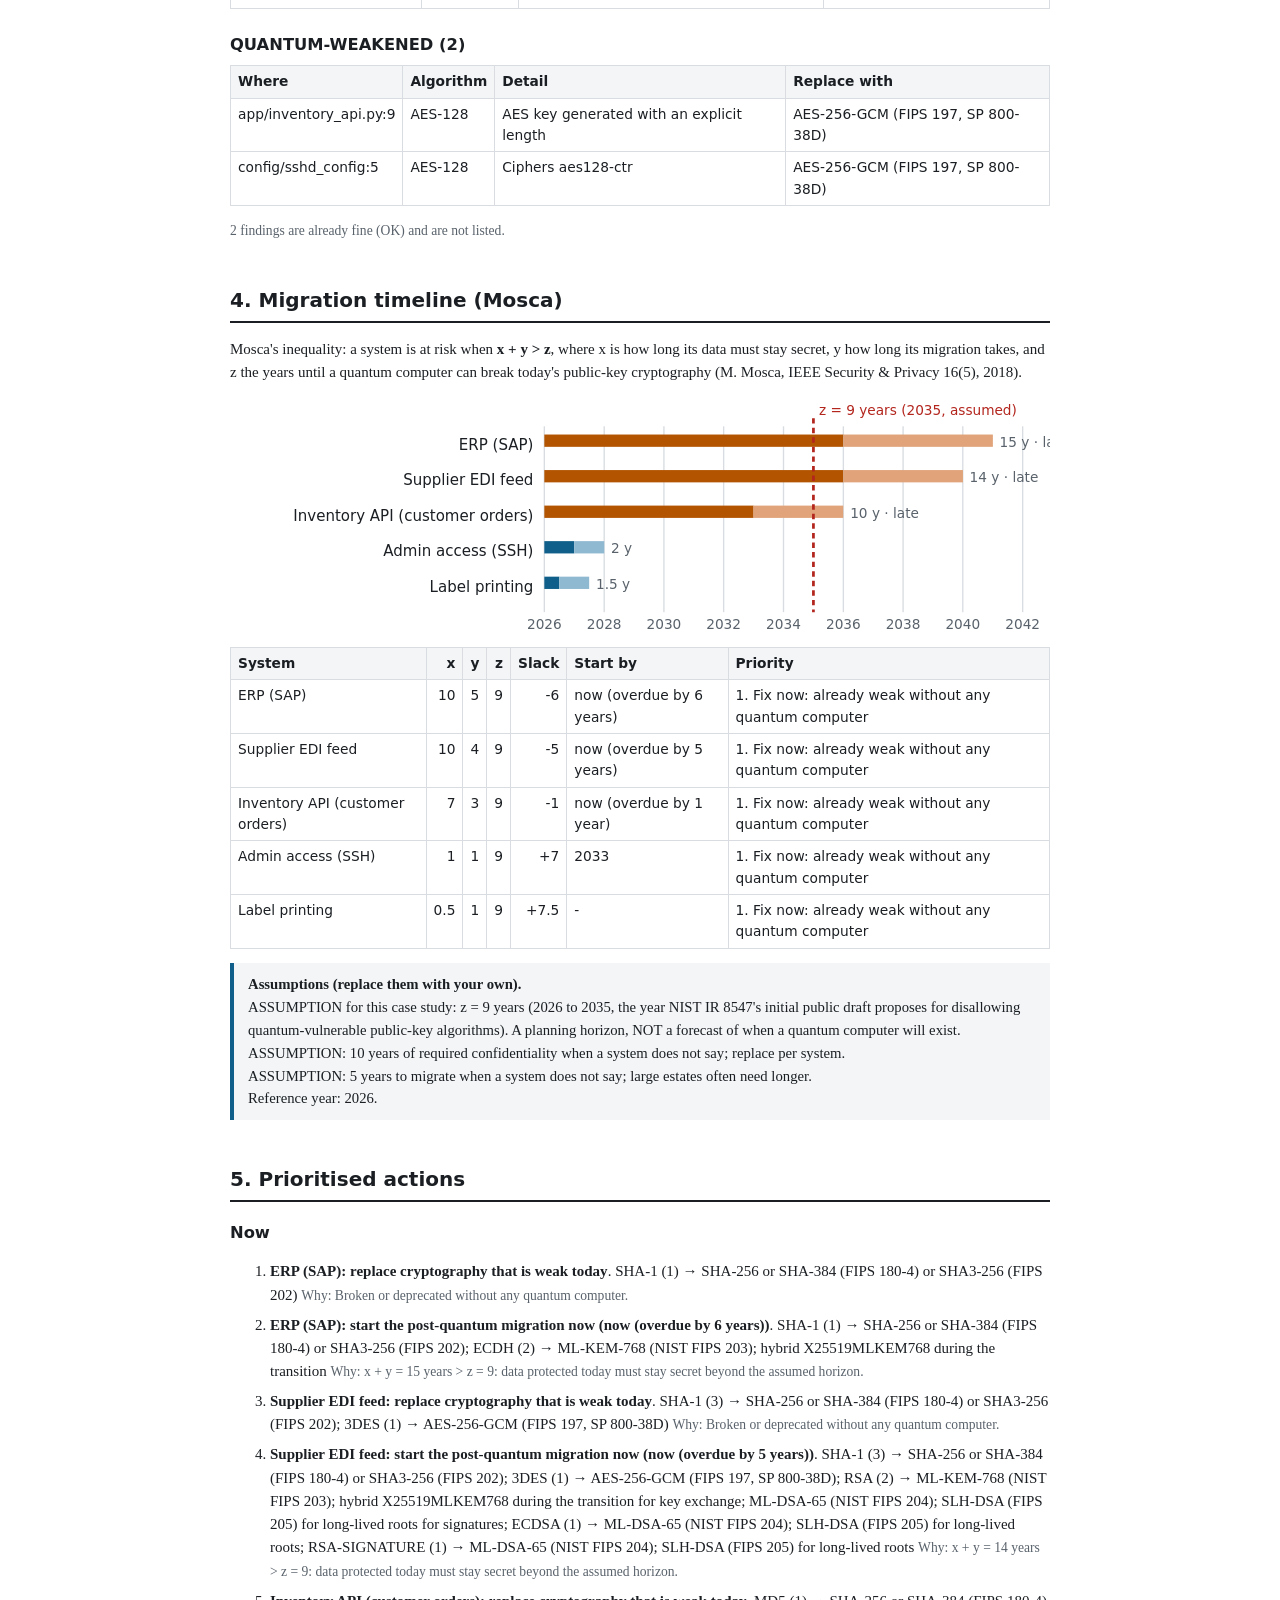
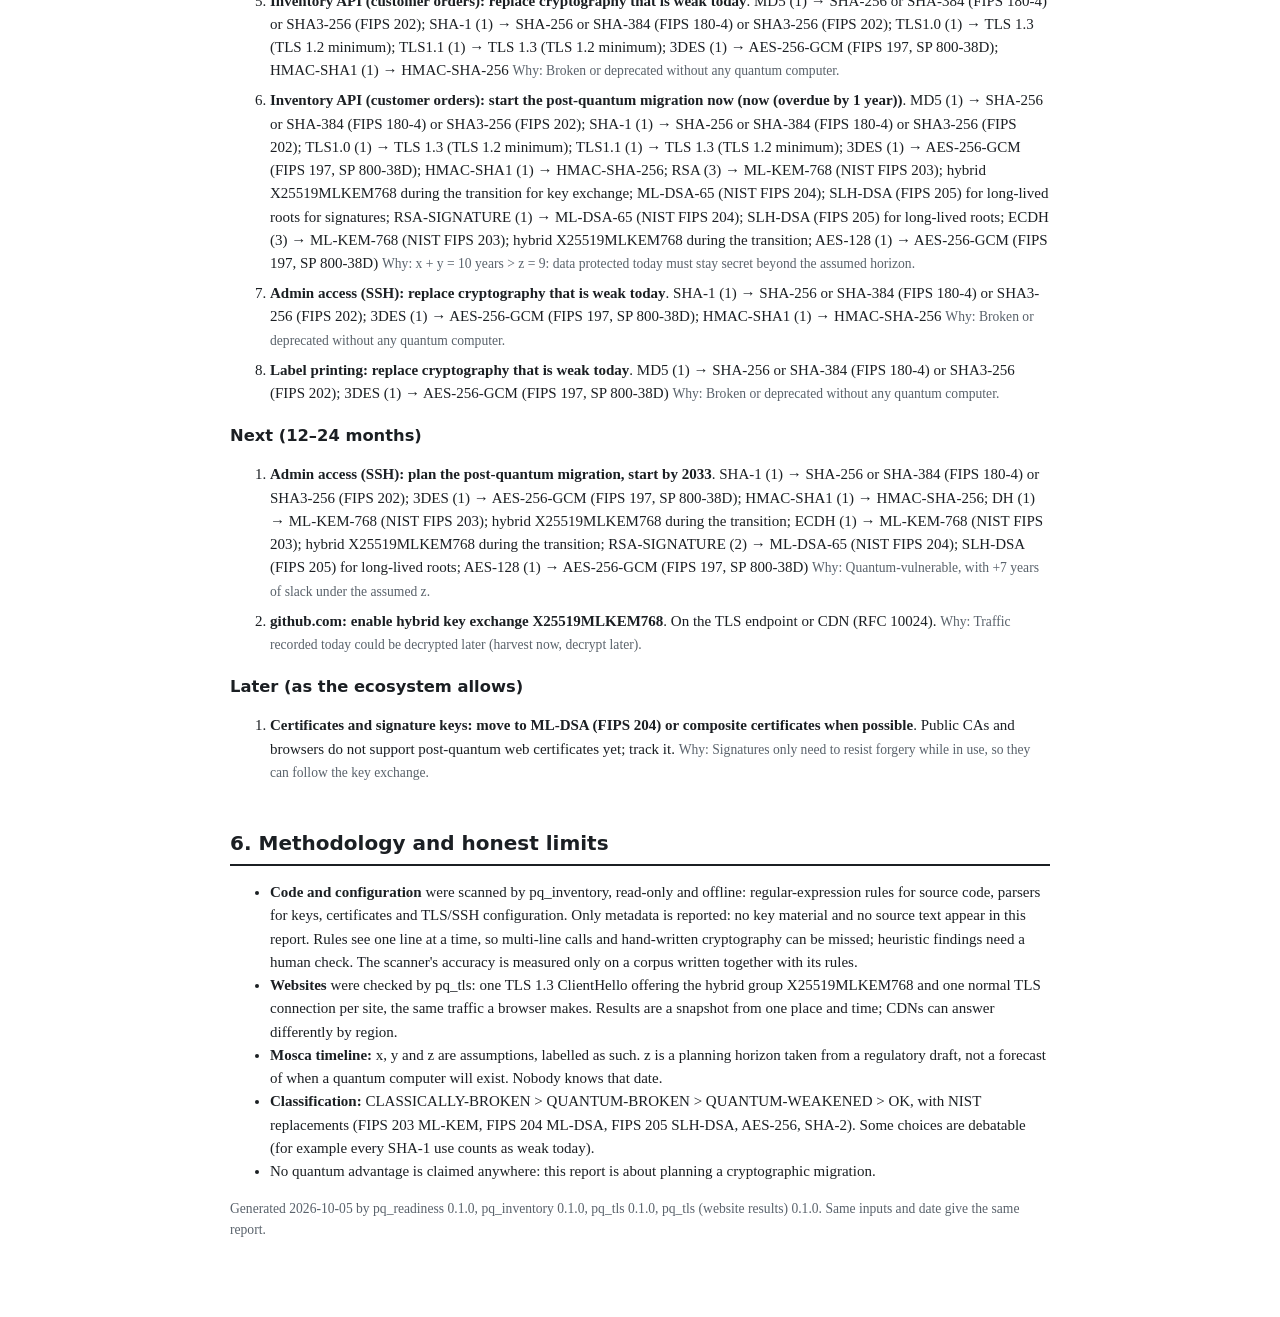
==== commit 94c620c4: "Public Playground works in real browsers; report tables keep words whole - playground_backend.js ass" ====
--- a/examples/readiness-demo/readiness-report.html
+++ b/examples/readiness-demo/readiness-report.html
@@ -12,7 +12,7 @@
 .cover{border-bottom:1px solid var(--line);padding-bottom:18px}
 .summary li{margin:.35em 0}
 table{width:100%;border-collapse:collapse;font-size:.86rem;margin:.6em 0 1em}
-th,td{border:1px solid var(--line);padding:5px 7px;text-align:left;vertical-align:top;overflow-wrap:anywhere}
+th,td{border:1px solid var(--line);padding:5px 7px;text-align:left;vertical-align:top;overflow-wrap:break-word}
 th{background:var(--soft)}
 .num{text-align:right;white-space:nowrap}
 .pill{display:inline-block;padding:0 7px;border-radius:9px;color:#fff;font-size:.74rem;font-weight:600;white-space:nowrap}
